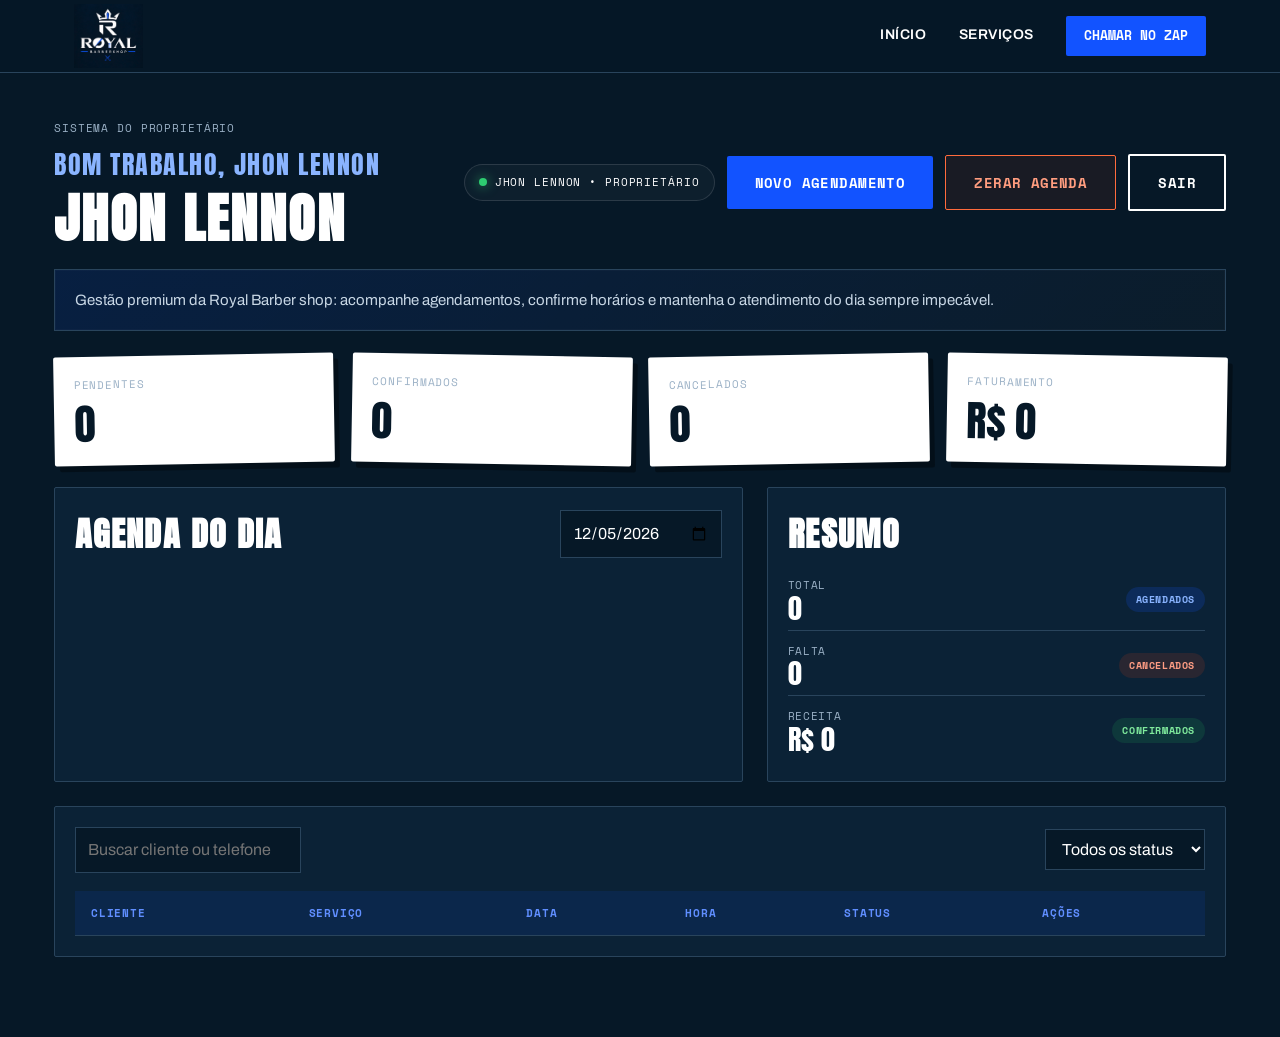
==== admin-profissional.html @ 2f29992d "Atualiza identidade Royal Barber shop e adiciona animações" ====
<!DOCTYPE html>
<html lang="pt-BR">
<head>
  <meta charset="UTF-8" />
  <meta name="viewport" content="width=device-width, initial-scale=1.0" />
  <title>Painel Profissional | Royal Barber shop</title>
  <link rel="preconnect" href="https://fonts.googleapis.com">
  <link rel="preconnect" href="https://fonts.gstatic.com" crossorigin>
  <link href="https://fonts.googleapis.com/css2?family=Anton&family=Archivo:wght@400;500;600;700;800&family=Space+Mono:wght@400;700&display=swap" rel="stylesheet">
  <link rel="stylesheet" href="style.css?v=20261008-royal-motion" />
  <style>
    body { background: var(--ink); }
    .admin-shell {
      max-width: 1220px;
      margin: 0 auto;
      padding: 120px 24px 80px;
    }
    .admin-header {
      display: flex;
      justify-content: space-between;
      align-items: center;
      gap: 20px;
      flex-wrap: wrap;
      margin-bottom: 24px;
    }
    .admin-header-actions {
      display: flex;
      align-items: center;
      gap: 12px;
      flex-wrap: wrap;
    }
    .user-pill {
      display: inline-flex;
      align-items: center;
      gap: 8px;
      padding: 9px 14px;
      border: 1px solid rgba(255, 255, 255, 0.12);
      background: rgba(255, 255, 255, 0.03);
      color: var(--paper);
      font-family: var(--font-mono);
      font-size: 11px;
      text-transform: uppercase;
      letter-spacing: 0.08em;
      border-radius: 999px;
    }
    .user-pill::before {
      content: "";
      width: 8px;
      height: 8px;
      border-radius: 50%;
      background: #2ecc71;
      display: inline-block;
      box-shadow: 0 0 12px rgba(46, 204, 113, 0.8);
    }
    .logout-btn {
      margin-left: 0;
    }
    .admin-header-copy {
      display: flex;
      flex-direction: column;
      gap: 8px;
    }
    .admin-header-kicker {
      margin: 0;
      font-family: var(--font-mono);
      font-size: 11px;
      text-transform: uppercase;
      letter-spacing: 0.08em;
      color: var(--steel);
    }
    .admin-header-greeting {
      margin: 0;
      font-family: var(--font-display);
      font-size: clamp(20px, 2vw, 28px);
      letter-spacing: 0.06em;
      text-transform: uppercase;
      color: var(--hazard);
    }
    .admin-header h1 {
      margin: 0;
      font-family: var(--font-display);
      font-size: clamp(32px, 5vw, 54px);
      text-transform: uppercase;
      letter-spacing: 0.04em;
      line-height: 1;
    }
    .admin-stats {
      display: grid;
      grid-template-columns: repeat(auto-fit, minmax(180px, 1fr));
      gap: 18px;
      margin-bottom: 24px;
    }
    .stat-card {
      background: var(--paper);
      color: var(--ink);
      border-radius: 2px;
      padding: 20px;
      box-shadow: 5px 6px 0 rgba(0,0,0,.35);
      transform: rotate(-1deg);
    }
    .stat-card:nth-child(even) { transform: rotate(1deg); }
    .dashboard-grid {
      display: grid;
      grid-template-columns: 1.2fr 0.8fr;
      gap: 24px;
      margin-bottom: 24px;
    }
    .calendar-card,
    .report-card,
    .agenda-card {
      background: var(--ink-2);
      border: 1px solid var(--steel-line);
      border-radius: 2px;
      padding: 20px;
    }
    .calendar-header,
    .report-header {
      display: flex;
      justify-content: space-between;
      align-items: center;
      gap: 12px;
      margin-bottom: 18px;
      flex-wrap: wrap;
    }
    .calendar-header h2,
    .report-header h2 {
      font-family: var(--font-display);
      font-size: clamp(22px, 3vw, 34px);
      text-transform: uppercase;
      letter-spacing: 0.04em;
      margin: 0;
    }
    .calendar-grid {
      display: grid;
      grid-template-columns: repeat(2, minmax(0, 1fr));
      gap: 12px;
    }
    .slot {
      background: rgba(255,255,255,0.02);
      border: 1px solid var(--steel-line);
      border-left: 4px solid var(--accent);
      padding: 12px;
      min-height: 92px;
    }
    .slot.status-confirmado { border-left-color: #2ecc71; }
    .slot.status-cancelado { border-left-color: #ff6b3d; }
    .slot.status-pendente { border-left-color: var(--hazard); }
    .slot-time {
      font-family: var(--font-mono);
      font-size: 11px;
      color: var(--hazard);
      margin-bottom: 6px;
      text-transform: uppercase;
    }
    .slot strong {
      display: block;
      margin-bottom: 4px;
      color: #fff;
    }
    .slot small {
      color: #d9d9d9;
    }
    .report-list {
      display: grid;
      gap: 12px;
    }
    .report-item {
      display: flex;
      justify-content: space-between;
      align-items: center;
      gap: 10px;
      border-bottom: 1px solid var(--steel-line);
      padding-bottom: 8px;
    }
    .report-item:last-child { border-bottom: none; }
    .toolbar {
      display: flex;
      justify-content: space-between;
      gap: 12px;
      align-items: center;
      margin-bottom: 18px;
      flex-wrap: wrap;
    }
    .toolbar input,
    .toolbar select {
      background: var(--ink);
      border: 1px solid var(--steel-line);
      color: #fff;
      padding: 10px 12px;
      min-width: 160px;
    }
    .report-value {
      font-family: var(--font-display);
      font-size: 28px;
      line-height: 1;
      color: var(--paper);
    }
    .report-kicker {
      font-family: var(--font-mono);
      font-size: 11px;
      text-transform: uppercase;
      letter-spacing: 0.06em;
      color: var(--steel);
    }
    .date-filter {
      border: 1px solid var(--steel-line);
      background: var(--ink);
      color: #fff;
      padding: 10px 12px;
      font-family: var(--font-body);
    }
    .stat-label {
      display: block;
      font-family: var(--font-mono);
      font-size: 11px;
      text-transform: uppercase;
      letter-spacing: 0.08em;
      color: var(--steel);
      margin-bottom: 10px;
    }
    .stat-value {
      font-family: var(--font-display);
      font-size: clamp(30px, 4vw, 42px);
      line-height: 1;
    }
    .admin-panel {
      background: var(--ink-2);
      border: 1px solid var(--steel-line);
      border-radius: 2px;
      overflow: hidden;
    }
    table {
      width: 100%;
      border-collapse: collapse;
    }
    th, td {
      text-align: left;
      padding: 14px 16px;
      border-bottom: 1px solid var(--steel-line);
      vertical-align: top;
    }
    th {
      background: rgba(18, 83, 255, 0.10);
      color: var(--accent);
      font-family: var(--font-mono);
      font-size: 11px;
      text-transform: uppercase;
      letter-spacing: 0.07em;
    }
    td {
      color: #d9d9d9;
      font-size: 14px;
    }
    .status-pill {
      display: inline-block;
      padding: 5px 10px;
      border-radius: 999px;
      font-family: var(--font-mono);
      font-size: 10px;
      font-weight: 700;
      text-transform: uppercase;
      letter-spacing: 0.06em;
    }
    .status-pendente { background: rgba(18,83,255,.18); color: var(--hazard); }
    .status-confirmado { background: rgba(37,211,102,.12); color: #80eb9d; }
    .status-cancelado { background: rgba(255,71,19,.12); color: #ff9d84; }
    .status-realizado { background: rgba(255,255,255,.08); color: #e7e7e7; }
    .admin-actions {
      display: flex;
      gap: 8px;
      flex-wrap: wrap;
      margin-top: 8px;
    }
    .mini-btn {
      background: transparent;
      border: 1px solid #555;
      color: #fff;
      padding: 8px 10px;
      font-family: var(--font-mono);
      font-size: 10px;
      text-transform: uppercase;
      letter-spacing: 0.05em;
      cursor: pointer;
      border-radius: 2px;
    }
    .mini-btn.confirmar { border-color: #2ecc71; color: #7ae6a7; }
    .mini-btn.cancelar { border-color: #ff6b3d; color: #ff9d7f; }
    .empty-state {
      padding: 28px;
      text-align: center;
      color: #d6d6d6;
    }
    @media (max-width: 640px) {
      table { display: block; overflow-x: auto; }
    }
  </style>
</head>
<body>
  <header class="site-header" id="header">
    <div class="wrap header-inner">
      <a href="index.html" class="brand" aria-label="Royal Barber shop">
        <img src="logo-royal.png" alt="Royal Barber shop" class="brand-logo" />
      </a>
      <nav class="nav" id="nav">
        <a href="index.html#home" class="nav-link">Início</a>
        <a href="index.html#servicos" class="nav-link">Serviços</a>
        <a href="index.html#agendar" class="nav-cta">Chamar no Zap</a>
      </nav>
      <button class="menu-btn" id="menuBtn" aria-label="Abrir menu" aria-expanded="false" aria-controls="nav">
        <span class="menu-btn-bar"></span>
        <span class="menu-btn-bar"></span>
        <span class="menu-btn-bar"></span>
      </button>
    </div>
  </header>

  <main class="admin-shell">
    <div class="admin-header">
      <div class="admin-header-copy">
        <p class="admin-header-kicker">Sistema do proprietário</p>
        <p class="admin-header-greeting">Bom trabalho, Jhon Lennon</p>
        <h1>Jhon Lennon</h1>
      </div>

      <div class="admin-header-actions">
        <div class="user-pill">Jhon Lennon • Proprietário</div>
        <a href="index.html#agendar" class="btn btn-primary">Novo agendamento</a>
        <button type="button" class="btn btn-danger logout-btn" id="clearAppointmentsBtn">Zerar agenda</button>
        <button type="button" class="btn btn-ghost logout-btn" id="logoutBtn">Sair</button>
      </div>
    </div>

    <div style="margin:0 0 24px; padding:18px 20px; border:1px solid var(--steel-line); background: linear-gradient(135deg, rgba(18, 83, 255, 0.12), rgba(255,255,255,0.02)); color: var(--paper-dim); font-size:15px; line-height:1.6; box-shadow: inset 0 0 0 1px rgba(255,255,255,0.02);">
      Gestão premium da Royal Barber shop: acompanhe agendamentos, confirme horários e mantenha o atendimento do dia sempre impecável.
    </div>

    <div class="admin-stats">
      <div class="stat-card"><span class="stat-label">Pendentes</span><div class="stat-value" id="statPendentes">0</div></div>
      <div class="stat-card"><span class="stat-label">Confirmados</span><div class="stat-value" id="statConfirmados">0</div></div>
      <div class="stat-card"><span class="stat-label">Cancelados</span><div class="stat-value" id="statCancelados">0</div></div>
      <div class="stat-card"><span class="stat-label">Faturamento</span><div class="stat-value" id="statFaturamento">R$ 0</div></div>
    </div>

    <div class="dashboard-grid">
      <div class="calendar-card">
        <div class="calendar-header">
          <h2>Agenda do dia</h2>
          <input class="date-filter" type="date" id="dateFilter" />
        </div>
        <div class="calendar-grid" id="calendarGrid"></div>
      </div>

      <div class="report-card">
        <div class="report-header">
          <h2>Resumo</h2>
        </div>
        <div class="report-list">
          <div class="report-item">
            <div>
              <div class="report-kicker">Total</div>
              <div class="report-value" id="statTotal">0</div>
            </div>
            <div class="status-pill status-pendente">Agendados</div>
          </div>
          <div class="report-item">
            <div>
              <div class="report-kicker">Falta</div>
              <div class="report-value" id="statFaltas">0</div>
            </div>
            <div class="status-pill status-cancelado">Cancelados</div>
          </div>
          <div class="report-item">
            <div>
              <div class="report-kicker">Receita</div>
              <div class="report-value" id="statReceita">R$ 0</div>
            </div>
            <div class="status-pill status-confirmado">Confirmados</div>
          </div>
        </div>
      </div>
    </div>

    <section class="admin-panel agenda-card">
      <div class="toolbar">
        <input id="searchInput" type="text" placeholder="Buscar cliente ou telefone" />
        <select id="statusFilter">
          <option value="">Todos os status</option>
          <option value="pendente">Pendente</option>
          <option value="confirmado">Confirmado</option>
          <option value="cancelado">Cancelado</option>
        </select>
      </div>
      <table>
        <thead>
          <tr>
            <th>Cliente</th>
            <th>Serviço</th>
            <th>Data</th>
            <th>Hora</th>
            <th>Status</th>
            <th>Ações</th>
          </tr>
        </thead>
        <tbody id="agendaBody"></tbody>
      </table>
      <div id="emptyState" class="empty-state" hidden>Nenhum agendamento cadastrado ainda.</div>
    </section>
  </main>

  <script>
    const dateFilter = document.getElementById('dateFilter');

    function formatCurrency(value) {
      return new Intl.NumberFormat('pt-BR', { style: 'currency', currency: 'BRL' }).format(Number(value || 0));
    }

    function formatarData(dataISO) {
      if (!dataISO) return '-';
      const data = new Date(dataISO + 'T00:00:00');
      return new Intl.DateTimeFormat('pt-BR', { day: '2-digit', month: '2-digit', year: 'numeric' }).format(data);
    }

    function renderCalendar(agendamentos) {
      const targetDate = dateFilter.value || new Date().toISOString().split('T')[0];
      const list = agendamentos.filter((item) => item.data === targetDate).sort((a, b) => (a.hora > b.hora ? 1 : -1));
      const grid = document.getElementById('calendarGrid');

      if (!list.length) {
        grid.innerHTML = '<div class="slot"><strong>Nenhum agendamento</strong><small>Para esta data ainda não há cliente marcado.</small></div>';
        return;
      }

      grid.innerHTML = list.map((item) => `
        <div class="slot status-${item.status}">
          <div class="slot-time">${item.hora}</div>
          <strong>${item.cliente_nome}</strong>
          <small>${item.servico_nome}<br>${item.barbeiro_nome || `Barbeiro ${item.barbeiro_id || 1}`}<br>${item.status}</small>
        </div>
      `).join('');
    }

    async function carregarDados() {
      try {
        const sessionRes = await fetch('/api/session');
        const sessionData = await sessionRes.json();

        if (!sessionData.authenticated) {
          window.location.href = '/login.html';
          return;
        }

        const search = document.getElementById('searchInput')?.value || '';
        const statusFilter = document.getElementById('statusFilter')?.value || '';

        const [relatorioRes, agendamentosRes] = await Promise.all([
          fetch('/api/relatorio'),
          fetch(`/api/agendamentos?search=${encodeURIComponent(search)}&status=${encodeURIComponent(statusFilter)}`)
        ]);

        const relatorio = await relatorioRes.json();
        const agendamentos = await agendamentosRes.json();

        document.getElementById('statPendentes').textContent = relatorio.pendentes || 0;
        document.getElementById('statConfirmados').textContent = relatorio.confirmados || 0;
        document.getElementById('statCancelados').textContent = relatorio.cancelados || 0;
        document.getElementById('statFaturamento').textContent = formatCurrency(relatorio.faturamento || 0);
        document.getElementById('statTotal').textContent = relatorio.total || 0;
        document.getElementById('statFaltas').textContent = relatorio.cancelados || 0;
        document.getElementById('statReceita').textContent = formatCurrency(relatorio.faturamento || 0);

        const tbody = document.getElementById('agendaBody');
        const emptyState = document.getElementById('emptyState');

        if (!agendamentos.length) {
          tbody.innerHTML = '';
          emptyState.hidden = false;
          renderCalendar([]);
          return;
        }

        emptyState.hidden = true;
        tbody.innerHTML = agendamentos.map((item) => `
          <tr>
            <td>
              <strong>${item.cliente_nome}</strong><br>
              <small>${item.cliente_telefone || 'Sem telefone'}</small>
            </td>
            <td>${item.servico_nome}<br><small>${item.barbeiro_nome || `Barbeiro ${item.barbeiro_id || 1}`}</small></td>
            <td>${formatarData(item.data)}</td>
            <td>${item.hora}</td>
            <td><span class="status-pill status-${item.status}">${item.status}</span></td>
            <td>
              <div class="admin-actions">
                <button class="mini-btn confirmar" data-id="${item.id}" data-status="confirmado">Confirmar</button>
                <button class="mini-btn cancelar" data-id="${item.id}" data-status="cancelado">Cancelar</button>
                <button class="mini-btn" data-edit="${item.id}">Editar</button>
              </div>
            </td>
          </tr>
        `).join('');

        document.querySelectorAll('[data-status]').forEach((button) => {
          button.addEventListener('click', async () => {
            const { id, status } = button.dataset;
            await fetch(`/api/agendamentos/${id}/status`, {
              method: 'PATCH',
              headers: { 'Content-Type': 'application/json' },
              body: JSON.stringify({ status, motivo: status === 'cancelado' ? 'Cancelado pelo admin' : null })
            });
            carregarDados();
          });
        });

        document.querySelectorAll('[data-edit]').forEach((button) => {
          button.addEventListener('click', () => {
            const id = Number(button.dataset.edit);
            const item = agendamentos.find((entry) => entry.id === id);
            if (!item) return;

            const novoNome = prompt('Nome do cliente:', item.cliente_nome || '');
            if (novoNome === null) return;

            const novoTelefone = prompt('Telefone do cliente:', item.cliente_telefone || '');
            if (novoTelefone === null) return;

            const novoData = prompt('Nova data (AAAA-MM-DD):', item.data || '');
            if (novoData === null) return;

            const novaHora = prompt('Novo horário (HH:MM):', item.hora || '');
            if (novaHora === null) return;

            const novoStatus = prompt('Status (pendente/confirmado/cancelado):', item.status || 'pendente');
            if (novoStatus === null) return;

            fetch(`/api/agendamentos/${id}`, {
              method: 'PATCH',
              headers: { 'Content-Type': 'application/json' },
              body: JSON.stringify({
                nome: novoNome,
                telefone: novoTelefone,
                servico: item.servico_id,
                data: novoData,
                hora: novaHora,
                observacoes: item.observacoes || '',
                status: novoStatus,
                motivo: novoStatus === 'cancelado' ? 'Editado pelo admin' : null
              })
            }).then(() => carregarDados());
          });
        });

        renderCalendar(agendamentos);
      } catch (error) {
        console.error(error);
      }
    }

    document.addEventListener('DOMContentLoaded', () => {
      const today = new Date().toISOString().split('T')[0];
      dateFilter.value = today;
      dateFilter.addEventListener('change', carregarDados);

      const searchInput = document.getElementById('searchInput');
      const statusFilter = document.getElementById('statusFilter');
      searchInput.addEventListener('input', carregarDados);
      statusFilter.addEventListener('change', carregarDados);

      const logoutBtn = document.getElementById('logoutBtn');
      if (logoutBtn) {
        logoutBtn.addEventListener('click', async () => {
          await fetch('/api/logout', { method: 'POST' });
          window.location.href = '/login.html';
        });
      }

      const clearAppointmentsBtn = document.getElementById('clearAppointmentsBtn');
      if (clearAppointmentsBtn) {
        clearAppointmentsBtn.addEventListener('click', async () => {
          const confirmacao = prompt('Esta ação apagará todos os agendamentos. Digite ZERAR para confirmar:');
          if (confirmacao !== 'ZERAR') return;

          const response = await fetch('/api/agendamentos', {
            method: 'DELETE',
            headers: { 'Content-Type': 'application/json' },
            body: JSON.stringify({ confirmacao })
          });
          const result = await response.json().catch(() => ({}));

          if (!response.ok) {
            alert(result.error || 'Não foi possível zerar a agenda.');
            return;
          }

          alert(`${result.total || 0} agendamento(s) removido(s).`);
          carregarDados();
        });
      }

      carregarDados();
    });

    const menuBtn = document.getElementById('menuBtn');
    const nav = document.getElementById('nav');
    if (menuBtn && nav) {
      menuBtn.addEventListener('click', () => {
        const isOpen = nav.classList.toggle('is-open');
        menuBtn.classList.toggle('is-open', isOpen);
        menuBtn.setAttribute('aria-expanded', String(isOpen));
      });
    }
  </script>
</body>
</html>
---- style.css ----
/* ==========================================================================
   TOKENS — todas as cores, fontes e espaçamentos centralizados aqui.
   Mudar a identidade do site inteiro é mudar estas variáveis.
   ========================================================================== */
:root {
  --ink: #061827;
  --ink-2: #0B2236;
  --ink-3: #123149;
  --paper: #FFFFFF;
  --paper-dim: #C8D7E5;
  --accent: #608EFF;
  --accent-button: #1253FF;
  --accent-button-hover: #0F43CF;
  --accent-dark: #10358C;
  --hazard: #8AB4FF;
  --steel: #9BB1C6;
  --steel-line: #29445C;
  --steel-on-light: #29445C;

  --font-display: 'Anton', sans-serif;
  --font-body: 'Archivo', sans-serif;
  --font-mono: 'Space Mono', monospace;

  --wrap: 1180px;
  --radius: 2px;
}

/* ==========================================================================
   RESET — remove estilos padrão inconsistentes entre navegadores.
   ========================================================================== */
* { box-sizing: border-box; margin: 0; padding: 0; }
html { scroll-behavior: smooth; }
body {
  background: var(--ink);
  color: var(--paper);
  font-family: var(--font-body);
  line-height: 1.5;
  -webkit-font-smoothing: antialiased;
}
img { max-width: 100%; display: block; }
a { color: inherit; text-decoration: none; }
ul { list-style: none; }
button { font: inherit; cursor: pointer; background: none; border: none; color: inherit; }
input, select, textarea { font: inherit; color: inherit; }

.wrap { max-width: var(--wrap); margin: 0 auto; padding: 0 24px; }

@media (prefers-reduced-motion: reduce) {
  * { animation: none !important; transition: none !important; scroll-behavior: auto !important; }
}

/* ==========================================================================
   TIPOGRAFIA DE APOIO — eyebrows, títulos de seção, texto padrão
   ========================================================================== */
.eyebrow {
  font-family: var(--font-mono);
  font-size: 13px;
  letter-spacing: 0.12em;
  text-transform: uppercase;
  color: var(--accent);
  margin-bottom: 10px;
}
.section-title {
  font-family: var(--font-display);
  font-size: clamp(34px, 5.5vw, 56px);
  line-height: 1.02;
  text-transform: uppercase;
  letter-spacing: 0.01em;
}
.section-head { margin-bottom: 40px; }

/* ==========================================================================
   HEADER
   ========================================================================== */
.site-header {
  position: fixed;
  top: 0; left: 0; right: 0;
  z-index: 100;
  background: rgba(6,24,39,0.94);
  backdrop-filter: blur(6px);
  border-bottom: 1px solid var(--steel-line);
}
.header-inner {
  display: flex;
  align-items: center;
  justify-content: space-between;
  height: 72px;
}
.brand {
  display: inline-flex;
  align-items: center;
  justify-content: center;
  min-width: 68px;
  padding: 4px 0;
  transition: transform 0.2s ease;
}
.brand:hover {
  transform: translateY(-1px);
}
.brand-logo {
  display: block;
  width: auto;
  height: 64px;
  object-fit: contain;
  filter: drop-shadow(0 0 0 rgba(0,0,0,0), 0 10px 22px rgba(18, 83, 255, 0.12), 0 6px 18px rgba(0, 0, 0, 0.28));
  transition: filter 0.2s ease, transform 0.2s ease;
}
.brand:hover .brand-logo {
  filter: drop-shadow(0 0 20px rgba(18, 83, 255, 0.18), 0 8px 18px rgba(0, 0, 0, 0.36));
  transform: scale(1.01);
}
.brand--footer {
  min-width: 0;
}
.brand-logo--footer {
  width: 160px;
  height: auto;
  max-width: 100%;
}

.nav { display: flex; align-items: center; gap: 32px; }
.nav-link {
  font-size: 14px;
  font-weight: 600;
  text-transform: uppercase;
  letter-spacing: 0.04em;
  position: relative;
  padding-bottom: 4px;
}
.nav-link::after {
  content: '';
  position: absolute;
  left: 0; bottom: 0;
  width: 0; height: 2px;
  background: var(--accent);
  transition: width 0.2s ease;
}
.nav-link:hover::after { width: 100%; }

.nav-cta {
  font-family: var(--font-mono);
  font-size: 13px;
  font-weight: 700;
  text-transform: uppercase;
  background: var(--accent-button);
  color: var(--paper);
  padding: 10px 18px;
  border-radius: var(--radius);
  transition: transform 0.15s ease, background 0.15s ease;
}
.nav-cta:hover { background: var(--accent-button-hover); transform: translateY(-2px); }

.menu-btn {
  display: none;
  flex-direction: column;
  gap: 5px;
  width: 32px;
  padding: 4px;
}
.menu-btn-bar { width: 100%; height: 2px; background: var(--paper); transition: transform 0.2s ease, opacity 0.2s ease; }
.menu-btn.is-open .menu-btn-bar:nth-child(1) { transform: translateY(7px) rotate(45deg); }
.menu-btn.is-open .menu-btn-bar:nth-child(2) { opacity: 0; }
.menu-btn.is-open .menu-btn-bar:nth-child(3) { transform: translateY(-7px) rotate(-45deg); }

/* ==========================================================================
   HERO — fundo com textura de meio-tom (halftone), título estêncil
   ========================================================================== */
.hero {
  position: relative;
  min-height: 100svh;
  display: flex;
  align-items: center;
  padding: 140px 0 100px;
  overflow: hidden;
}
.hero-texture {
  position: absolute;
  inset: 0;
  background-image: radial-gradient(var(--steel-line) 1.4px, transparent 1.4px);
  background-size: 16px 16px;
  -webkit-mask-image: radial-gradient(circle at 78% 32%, black, transparent 55%);
  mask-image: radial-gradient(circle at 78% 32%, black, transparent 55%);
  opacity: 0.6;
}
.hero-inner { position: relative; z-index: 2; max-width: 760px; }

.hero-title { display: flex; flex-direction: column; gap: 2px; margin-bottom: 26px; }
.stencil {
  font-family: var(--font-display);
  font-size: clamp(40px, 8vw, 84px);
  line-height: 0.98;
  text-transform: uppercase;
  color: var(--paper);
  position: relative;
  width: fit-content;
}
/* Efeito "spray com overspray": uma cópia do texto atrás, deslocada, na cor de destaque */
.stencil::before {
  content: attr(data-text);
  position: absolute;
  left: 5px; top: 5px;
  color: var(--accent);
  z-index: -1;
  opacity: 0.55;
}
.stencil.accent-text { color: var(--hazard); }
.stencil.accent-text::before { color: var(--accent); }

.hero-sub {
  font-size: 17px;
  color: var(--paper-dim);
  max-width: 480px;
  margin-bottom: 34px;
}
.hero-actions { display: flex; gap: 16px; flex-wrap: wrap; }

.btn {
  display: inline-block;
  font-family: var(--font-mono);
  font-weight: 700;
  font-size: 14px;
  text-transform: uppercase;
  letter-spacing: 0.03em;
  padding: 16px 28px;
  border-radius: var(--radius);
  transition: transform 0.15s ease, background 0.15s ease, color 0.15s ease;
}
.btn-primary { background: var(--accent-button); color: var(--paper); }
.btn-primary:hover { background: var(--accent-button-hover); transform: translateY(-2px); }
.btn-ghost { border: 2px solid var(--paper); color: var(--paper); }
.btn-ghost:hover { border-color: var(--hazard); color: var(--hazard); transform: translateY(-2px); }
.btn-danger { border: 1px solid #ff6b3d; color: #ff9d7f; background: rgba(255, 71, 19, 0.08); }
.btn-danger:hover { border-color: #ff9d7f; color: #fff; background: rgba(255, 71, 19, 0.18); }
.btn-block { display: block; width: 100%; text-align: center; }

/* Stickers/etiquetas soltas no hero, como adesivo colado na parede */
.sticker {
  position: absolute;
  font-family: var(--font-mono);
  font-size: 12px;
  font-weight: 700;
  letter-spacing: 0.06em;
  background: var(--paper);
  color: var(--ink);
  padding: 8px 14px;
  border-radius: 999px;
  z-index: 2;
}
.sticker-1 { top: 22%; right: 8%; transform: rotate(-8deg); }
.sticker-2 { bottom: 18%; right: 16%; transform: rotate(6deg); background: var(--hazard); }
@media (max-width: 860px) { .sticker { display: none; } }

/* Faixa diagonal em azul e azul-marinho, usada como divisor de seção */
.hazard-strip {
  height: 14px;
  background: repeating-linear-gradient(-45deg, var(--hazard) 0 20px, var(--ink) 20px 40px);
}
.hazard-strip--label {
  position: relative;
  height: 34px;
  display: flex;
  align-items: center;
  justify-content: center;
}
.hazard-strip--label span {
  font-family: var(--font-mono);
  font-size: 12px;
  font-weight: 700;
  letter-spacing: 0.1em;
  background: var(--ink);
  color: var(--hazard);
  padding: 4px 14px;
  border: 1px solid var(--hazard);
}

/* ==========================================================================
   SOBRE
   ========================================================================== */
.sobre { padding: 90px 0; }
.sobre-inner {
  display: grid;
  grid-template-columns: 1fr 1fr;
  gap: 60px;
  align-items: start;
}
.sobre-text p { color: var(--paper-dim); margin-bottom: 16px; font-size: 16px; }
.sobre-text p:last-child { margin-bottom: 0; }
@media (max-width: 780px) {
  .sobre-inner { grid-template-columns: 1fr; gap: 24px; }
}

/* ==========================================================================
   SERVIÇOS — cards em forma de etiqueta de preço, levemente tortas
   ========================================================================== */
.servicos { padding: 90px 0; background: var(--ink-2); }
.price-grid {
  display: grid;
  grid-template-columns: repeat(auto-fill, minmax(220px, 1fr));
  gap: 28px;
}
.price-tag {
  position: relative;
  background: var(--paper);
  color: var(--ink);
  padding: 28px 22px 22px;
  border-radius: var(--radius);
  transform: rotate(-1.4deg);
  transition: transform 0.2s ease, box-shadow 0.2s ease;
  box-shadow: 4px 6px 0 rgba(0,0,0,0.35);
}
.price-grid .price-tag:nth-child(even) { transform: rotate(1.2deg); }
.price-grid .price-tag:nth-child(3n) { transform: rotate(-0.6deg); }
.price-tag:hover { transform: rotate(0deg) translateY(-4px); box-shadow: 6px 10px 0 rgba(0,0,0,0.4); }

.price-tag-hole {
  position: absolute;
  top: 12px; left: 50%;
  transform: translateX(-50%);
  width: 12px; height: 12px;
  background: var(--ink-2);
  border-radius: 50%;
  box-shadow: inset 0 0 0 2px var(--steel);
}
.price-tag h3 {
  font-family: var(--font-body);
  font-weight: 800;
  font-size: 17px;
  text-transform: uppercase;
  margin: 14px 0 10px;
  min-height: 44px;
}
.price-tag-time {
  font-family: var(--font-mono);
  font-size: 12px;
  color: var(--steel-on-light);
  text-transform: uppercase;
  margin-bottom: 10px;
}
.price-tag-value {
  font-family: var(--font-mono);
  font-size: 26px;
  font-weight: 700;
  color: var(--accent-dark);
}
.price-tag--featured { background: var(--hazard); }
.price-tag-badge {
  position: absolute;
  top: 14px; right: -8px;
  background: var(--ink);
  color: var(--hazard);
  font-family: var(--font-mono);
  font-size: 10px;
  font-weight: 700;
  letter-spacing: 0.05em;
  text-transform: uppercase;
  padding: 5px 10px;
  transform: rotate(4deg);
}
.price-note {
  margin-top: 30px;
  font-size: 13px;
  color: var(--steel);
}

/* ==========================================================================
   AGENDAMENTO
   ========================================================================== */
.agendar { padding: 90px 0; }
.agendar-inner { max-width: 620px; margin: 0 auto; text-align: center; }
.agendar-inner .section-head { display: flex; flex-direction: column; align-items: center; }
.agendar-desc { color: var(--paper-dim); max-width: 460px; margin-top: 10px; }

.form { text-align: left; margin-top: 40px; }
.form-row { margin-bottom: 20px; }
.form-row--split { display: grid; grid-template-columns: 1fr 1fr; gap: 20px; }
.form-row label {
  display: block;
  font-family: var(--font-mono);
  font-size: 12px;
  text-transform: uppercase;
  letter-spacing: 0.05em;
  color: var(--steel);
  margin-bottom: 8px;
}
.field-heading {
  display: flex;
  align-items: center;
  justify-content: space-between;
  gap: 12px;
  margin-bottom: 8px;
}
.field-heading label { margin: 0; color: var(--paper-dim); }
.field-status {
  color: var(--steel);
  font-family: var(--font-mono);
  font-size: 9px;
  letter-spacing: 0.08em;
  text-transform: uppercase;
}
.form-label-line {
  display: flex;
  align-items: baseline;
  justify-content: space-between;
  gap: 12px;
}
.form-label-line label { margin-bottom: 10px; }
.selection-count {
  color: var(--hazard);
  font-family: var(--font-mono);
  font-size: 10px;
  text-transform: uppercase;
  letter-spacing: 0.04em;
}
.form-row .optional { text-transform: none; letter-spacing: 0; opacity: 0.7; }
.form-row input,
.form-row select,
.form-row textarea {
  width: 100%;
  background: var(--ink-2);
  border: 1px solid var(--steel-line);
  border-radius: var(--radius);
  padding: 13px 14px;
  font-size: 15px;
  transition: border-color 0.15s ease;
}
.form-row input:focus,
.form-row select:focus,
.form-row textarea:focus {
  outline: none;
  border-color: var(--accent);
}
.input-shell {
  display: flex;
  align-items: center;
  min-height: 54px;
  background: var(--ink-2);
  border: 1px solid var(--steel-line);
  border-radius: var(--radius);
  transition: border-color 0.15s ease, box-shadow 0.15s ease, background 0.15s ease;
}
.input-shell:focus-within {
  background: var(--ink-3);
  border-color: var(--accent);
  box-shadow: 0 0 0 3px rgba(18, 83, 255, 0.1);
}
.input-mark {
  display: grid;
  flex: 0 0 48px;
  place-items: center;
  align-self: stretch;
  color: var(--hazard);
  border-right: 1px solid var(--steel-line);
  font-family: var(--font-mono);
  font-size: 11px;
  font-weight: 700;
}
.input-shell input {
  min-width: 0;
  flex: 1;
  border: 0 !important;
  background: transparent !important;
  box-shadow: none !important;
}
.input-shell input::placeholder { color: #9BB1C6; }
.input-shell:has(input:not(:placeholder-shown)) .input-mark { color: var(--accent); }
.form-row textarea { resize: vertical; }
.service-picker {
  display: grid;
  grid-template-columns: repeat(2, minmax(0, 1fr));
  gap: 10px;
}
.service-option {
  position: relative;
  display: flex !important;
  align-items: center;
  min-height: 62px;
  margin: 0 !important;
  padding: 13px 14px;
  background: var(--ink-2);
  border: 1px solid var(--steel-line);
  border-radius: var(--radius);
  cursor: pointer;
  transition: border-color 0.15s ease, background 0.15s ease, transform 0.15s ease;
}
.service-option:hover { border-color: var(--steel); transform: translateY(-1px); }
.service-option:has(input:checked) {
  background: rgba(18, 83, 255, 0.12);
  border-color: var(--accent);
  box-shadow: inset 3px 0 0 var(--accent);
}
.service-option input {
  position: absolute;
  opacity: 0;
  pointer-events: none;
}
.service-option span {
  display: flex;
  flex: 1;
  align-items: center;
  justify-content: space-between;
  gap: 12px;
}
.service-option strong { color: var(--paper); font-size: 14px; font-weight: 600; }
.service-option small { color: var(--hazard); font-family: var(--font-mono); font-size: 11px; }
.choice-picker {
  display: grid;
  gap: 8px;
  max-height: 174px;
  overflow-y: auto;
  padding: 4px;
  border: 1px solid var(--steel-line);
  background: var(--ink-2);
  scrollbar-color: var(--steel-line) transparent;
}
.date-picker { grid-template-columns: repeat(2, minmax(0, 1fr)); }
.time-picker { grid-template-columns: repeat(3, minmax(0, 1fr)); align-content: start; }
.choice-picker.is-disabled { opacity: 0.45; pointer-events: none; }
.choice-button {
  min-height: 42px;
  padding: 8px 10px;
  color: var(--paper-dim);
  background: var(--ink-3);
  border: 1px solid transparent;
  border-radius: var(--radius);
  font-family: var(--font-mono);
  font-size: 10px;
  text-align: left;
  cursor: pointer;
  transition: border-color 0.15s ease, background 0.15s ease, color 0.15s ease;
}
.choice-button:hover { border-color: var(--steel); color: var(--paper); }
.choice-button.is-selected {
  background: rgba(18, 83, 255, 0.14);
  border-color: var(--accent);
  color: var(--paper);
  box-shadow: inset 3px 0 0 var(--accent);
}
.date-choice { line-height: 1.35; }
.date-choice strong,
.date-choice small { display: block; }
.date-choice strong { color: var(--paper); font-size: 11px; text-transform: capitalize; }
.date-choice small { color: var(--steel); margin-top: 2px; }
.choice-empty {
  grid-column: 1 / -1;
  padding: 18px 12px;
  color: var(--steel);
  font-size: 12px;
  text-align: center;
}
.field-hint {
  display: block;
  margin-top: 8px;
  color: var(--steel);
  font-size: 11px;
}
.form-row select[multiple] {
  min-height: 148px;
  padding: 8px;
}
.form-row select:disabled {
  cursor: not-allowed;
  opacity: 0.58;
}
.form-note { margin-top: 14px; font-size: 12px; color: var(--steel); text-align: center; }
.form-note.is-error { color: var(--accent); }

@media (max-width: 560px) {
  .form-row--split { grid-template-columns: 1fr; gap: 20px; }
  .service-picker { grid-template-columns: 1fr; }
  .time-picker { grid-template-columns: repeat(4, minmax(0, 1fr)); }
}

/* ==========================================================================
   LOCALIZAÇÃO
   ========================================================================== */
.local { padding: 90px 0; background: var(--ink-2); }
.local-inner {
  display: grid;
  grid-template-columns: 1fr 1fr;
  gap: 50px;
  align-items: stretch;
}
.info-list { margin-bottom: 30px; }
.info-list li {
  padding: 16px 0;
  border-bottom: 1px solid var(--steel-line);
  display: flex;
  flex-direction: column;
  gap: 4px;
}
.info-list strong {
  font-family: var(--font-mono);
  font-size: 12px;
  text-transform: uppercase;
  letter-spacing: 0.05em;
  color: var(--accent);
}
.info-list span { color: var(--paper-dim); }
.info-list a:hover { color: var(--hazard); }
.info-list em { color: var(--steel); font-style: normal; font-size: 12px; }

.hours-table { width: 100%; border-collapse: collapse; }
.hours-table td {
  padding: 10px 0;
  border-bottom: 1px solid var(--steel-line);
  font-size: 14px;
}
.hours-table td:last-child { text-align: right; font-family: var(--font-mono); color: var(--paper); }

.map-frame {
  min-height: 320px;
  border-radius: var(--radius);
  overflow: hidden;
  filter: grayscale(0.3) contrast(1.1);
  border: 1px solid var(--steel-line);
}

@media (max-width: 780px) {
  .local-inner { grid-template-columns: 1fr; }
  .map-frame { min-height: 260px; }
}

/* ==========================================================================
   FOOTER
   ========================================================================== */
.site-footer { padding: 50px 0; border-top: 1px solid var(--steel-line); }
.footer-inner {
  display: flex;
  flex-wrap: wrap;
  align-items: center;
  justify-content: space-between;
  gap: 24px;
}
.logo--footer { font-size: 18px; }
.footer-nav { display: flex; gap: 24px; flex-wrap: wrap; }
.footer-nav a { font-size: 13px; text-transform: uppercase; letter-spacing: 0.04em; color: var(--paper-dim); }
.footer-nav a:hover { color: var(--accent); }
.footer-copy { font-size: 12px; color: var(--steel); width: 100%; text-align: center; }

/* ==========================================================================
   BOTÃO FLUTUANTE DE WHATSAPP
   ========================================================================== */
.whatsapp-float {
  position: fixed;
  bottom: 24px; right: 24px;
  width: 56px; height: 56px;
  background: #25D366;
  color: var(--ink);
  border-radius: 50%;
  display: flex;
  align-items: center;
  justify-content: center;
  box-shadow: 0 6px 18px rgba(0,0,0,0.4);
  z-index: 90;
  animation: pulse 2.4s ease-in-out infinite;
}
@keyframes pulse {
  0%, 100% { box-shadow: 0 6px 18px rgba(0,0,0,0.4), 0 0 0 0 rgba(37,211,102,0.5); }
  50% { box-shadow: 0 6px 18px rgba(0,0,0,0.4), 0 0 0 10px rgba(37,211,102,0); }
}

/* ==========================================================================
   ANIMAÇÃO DE ENTRADA — aplicada via JS quando o elemento entra na tela
   ========================================================================== */
.reveal {
  opacity: 0;
  translate: 0 24px;
  transition: opacity 0.65s ease var(--reveal-delay, 0ms), translate 0.65s ease var(--reveal-delay, 0ms), transform 0.2s ease, box-shadow 0.2s ease;
}
.reveal.is-visible { opacity: 1; translate: 0 0; }

@keyframes royal-enter {
  from { opacity: 0; translate: 0 22px; }
  to { opacity: 1; translate: 0 0; }
}
@keyframes royal-glow {
  from { opacity: 0.25; }
  to { opacity: 0.6; }
}
@media (prefers-reduced-motion: no-preference) {
  .hero-inner > .eyebrow { animation: royal-enter 0.7s ease both; }
  .hero-title .stencil { animation: royal-enter 0.8s ease both; }
  .hero-title .stencil:nth-child(1) { animation-delay: 0.1s; }
  .hero-title .stencil:nth-child(2) { animation-delay: 0.22s; }
  .hero-title .stencil:nth-child(3) { animation-delay: 0.34s; }
  .hero-sub { animation: royal-enter 0.8s ease 0.46s both; }
  .hero-actions { animation: royal-enter 0.8s ease 0.58s both; }
  .hero-texture { animation: royal-glow 5s ease-in-out 4 alternate; }
  .login-box { animation: royal-enter 0.65s ease both; }
  .admin-header { animation: royal-enter 0.65s ease both; }
}
.btn, .nav-cta { transition: transform 0.2s ease, background 0.2s ease, color 0.2s ease, box-shadow 0.2s ease; }
.btn-primary:hover, .nav-cta:hover { box-shadow: 0 6px 24px rgba(18, 83, 255, 0.3); }
.btn:active, .nav-cta:active { transform: translateY(1px) scale(0.98); }
.btn:focus-visible, .nav-cta:focus-visible, .choice-button:focus-visible {
  outline: 2px solid var(--hazard);
  outline-offset: 4px;
}
@media (prefers-reduced-motion: reduce) {
  .reveal { opacity: 1; translate: none; }
  .btn:hover, .btn:active, .nav-cta:hover, .nav-cta:active,
  .price-tag:hover, .brand:hover, .brand:hover .brand-logo,
  .service-option:hover { transform: none; }
}

/* ==========================================================================
   RESPONSIVO — menu mobile
   ========================================================================== */
@media (max-width: 900px) {
  .menu-btn { display: flex; }
  .nav {
    position: fixed;
    top: 72px; left: 0; right: 0;
    background: var(--ink);
    border-bottom: 1px solid var(--steel-line);
    flex-direction: column;
    align-items: stretch;
    gap: 0;
    padding: 10px 24px 24px;
    transform: translateY(-130%);
    transition: transform 0.25s ease;
  }
  .nav.is-open { transform: translateY(0); }
  .nav-link { padding: 14px 0; border-bottom: 1px solid var(--steel-line); }
  .nav-cta { margin-top: 16px; text-align: center; }
}
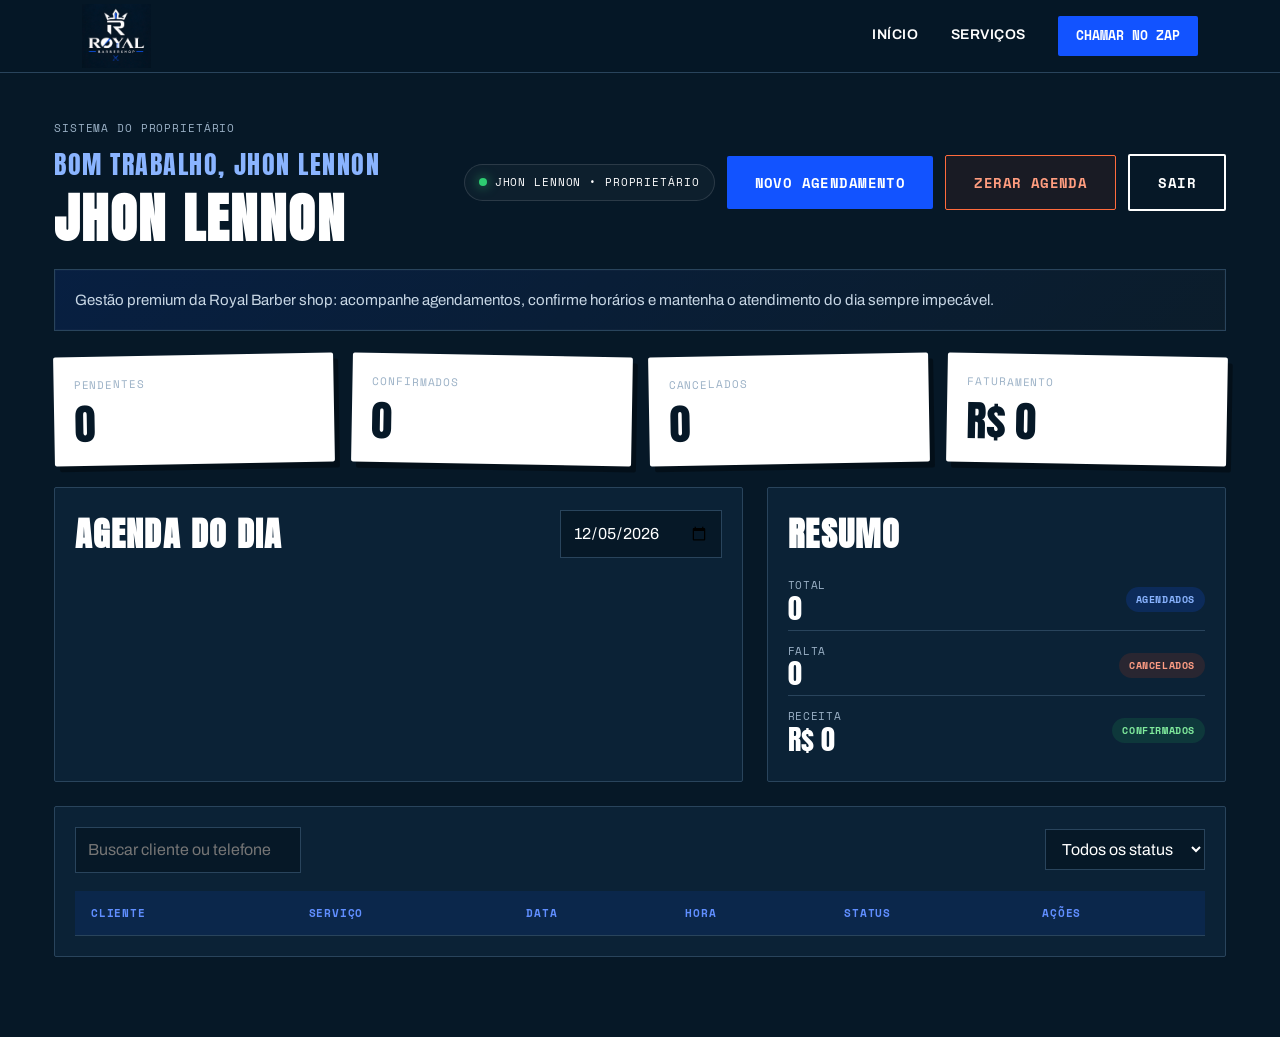
==== commit 612a2af8: "Ajusta layout responsivo para celular, tablet e desktop" ====
--- a/admin-profissional.html
+++ b/admin-profissional.html
@@ -7,7 +7,7 @@
   <link rel="preconnect" href="https://fonts.googleapis.com">
   <link rel="preconnect" href="https://fonts.gstatic.com" crossorigin>
   <link href="https://fonts.googleapis.com/css2?family=Anton&family=Archivo:wght@400;500;600;700;800&family=Space+Mono:wght@400;700&display=swap" rel="stylesheet">
-  <link rel="stylesheet" href="style.css?v=20261008-royal-motion" />
+  <link rel="stylesheet" href="style.css?v=20261008-royal-responsive" />
   <style>
     body { background: var(--ink); }
     .admin-shell {
@@ -289,6 +289,24 @@
       padding: 28px;
       text-align: center;
       color: #d6d6d6;
+    }
+    .dashboard-grid > *, .admin-header-copy { min-width: 0; }
+    .slot, td { overflow-wrap: anywhere; }
+    .admin-panel { overflow-x: auto; }
+    @media (max-width: 1000px) {
+      .dashboard-grid { grid-template-columns: minmax(0, 1fr); }
+    }
+    @media (max-width: 560px) {
+      .admin-shell { padding: 100px 16px 48px; }
+      .calendar-card, .report-card, .agenda-card { padding: 16px; }
+      .calendar-grid { grid-template-columns: minmax(0, 1fr); }
+      .admin-stats { grid-template-columns: repeat(2, minmax(0, 1fr)); gap: 12px; }
+      .stat-card { padding: 14px; transform: none !important; }
+      .admin-header-actions { width: 100%; }
+      .admin-header-actions .btn { width: 100%; text-align: center; }
+      .toolbar { flex-wrap: wrap; }
+      .toolbar input, .toolbar select, .date-filter { min-width: 0; max-width: 100%; font-size: 16px; }
+      .mini-btn { min-height: 44px; }
     }
     @media (max-width: 640px) {
       table { display: block; overflow-x: auto; }
--- a/style.css
+++ b/style.css
@@ -674,10 +674,29 @@
   to { opacity: 1; translate: 0 0; }
 }
 @keyframes royal-glow {
-  from { opacity: 0.25; }
-  to { opacity: 0.6; }
-}
+  from { opacity: 0.3; translate: 0 0; }
+  to { opacity: 0.5; translate: 8px -8px; }
+}
+@keyframes royal-float {
+  0%, 100% { translate: 0 0; }
+  50% { translate: 0 -14px; }
+}
+@keyframes royal-ambient {
+  from { transform: translate3d(-10%, 6%, 0) scale(1); opacity: 0.7; }
+  to { transform: translate3d(10%, -6%, 0) scale(1.2); opacity: 1; }
+}
+.hero::before {
+  content: '';
+  position: absolute;
+  inset: 0;
+  pointer-events: none;
+  background: radial-gradient(ellipse at 78% 36%, rgba(18, 83, 255, 0.38), transparent 60%);
+}
+.hero-texture { pointer-events: none; }
 @media (prefers-reduced-motion: no-preference) {
+  .hero::before { animation: royal-ambient 7s ease-in-out infinite alternate; }
+  .sticker-1 { animation: royal-float 7s ease-in-out infinite; }
+  .sticker-2 { animation: royal-float 9s ease-in-out -3s infinite; }
   .hero-inner > .eyebrow { animation: royal-enter 0.7s ease both; }
   .hero-title .stencil { animation: royal-enter 0.8s ease both; }
   .hero-title .stencil:nth-child(1) { animation-delay: 0.1s; }
@@ -685,7 +704,7 @@
   .hero-title .stencil:nth-child(3) { animation-delay: 0.34s; }
   .hero-sub { animation: royal-enter 0.8s ease 0.46s both; }
   .hero-actions { animation: royal-enter 0.8s ease 0.58s both; }
-  .hero-texture { animation: royal-glow 5s ease-in-out 4 alternate; }
+  .hero-texture { animation: royal-glow 6s ease-in-out infinite alternate; }
   .login-box { animation: royal-enter 0.65s ease both; }
   .admin-header { animation: royal-enter 0.65s ease both; }
 }
@@ -724,3 +743,189 @@
   .nav-link { padding: 14px 0; border-bottom: 1px solid var(--steel-line); }
   .nav-cta { margin-top: 16px; text-align: center; }
 }
+
+/* Movimento contínuo das faixas decorativas. */
+@keyframes royal-services-strip {
+  from { background-position: 0 0; }
+  to { background-position: 56.568542px 0; }
+}
+@media (prefers-reduced-motion: no-preference) {
+  .hazard-strip {
+    background-size: 56.568542px 56.568542px;
+    animation: royal-services-strip 0.9s linear infinite;
+  }
+}
+
+/* Linhas de luz discretas nos cards e no rodapé. */
+.price-tag::after {
+  content: '';
+  position: absolute;
+  left: 0;
+  right: 0;
+  top: 0;
+  height: 5px;
+  pointer-events: none;
+  background: linear-gradient(90deg, transparent 30%, rgba(18, 83, 255, 0.65) 50%, transparent 70%);
+  background-size: 250% 100%;
+}
+.site-footer { position: relative; }
+.site-footer::before {
+  content: '';
+  position: absolute;
+  top: -1px;
+  left: 0;
+  right: 0;
+  height: 1px;
+  pointer-events: none;
+  background: linear-gradient(90deg, transparent 30%, var(--accent) 50%, transparent 70%);
+  background-size: 250% 100%;
+}
+@keyframes royal-light-line {
+  0% { background-position: 100% 0; opacity: 0; }
+  15%, 70% { opacity: 0.7; }
+  85%, 100% { background-position: 0 0; opacity: 0; }
+}
+@media (prefers-reduced-motion: no-preference) {
+  .hero > .hazard-strip { animation-duration: 1.4s; }
+  .agendar + .hazard-strip--label { animation-direction: reverse; animation-duration: 1.1s; }
+  .price-tag::after { animation: royal-light-line 3s ease-in-out infinite; }
+  .price-tag:nth-child(2n)::after { animation-delay: -2s; }
+  .price-tag:nth-child(3n)::after { animation-delay: -4s; }
+  .site-footer::before { animation: royal-light-line 4s ease-in-out infinite; }
+}
+
+/* Movimento mais visível nos cards e no botão principal. */
+@keyframes royal-card-float {
+  0%, 100% { translate: 0 0; box-shadow: 4px 6px 0 rgba(0,0,0,0.35); }
+  50% { translate: 0 -10px; box-shadow: 4px 16px 24px rgba(18,83,255,0.25); }
+}
+@keyframes royal-button-glow {
+  0%, 100% { box-shadow: 0 0 0 0 rgba(18,83,255,0.1); }
+  50% { box-shadow: 0 0 26px 5px rgba(18,83,255,0.45); }
+}
+@media (prefers-reduced-motion: no-preference) {
+  .price-tag.is-visible { animation: royal-card-float 4s ease-in-out 0.7s infinite; }
+  .price-tag.is-visible:nth-child(2n) { animation-delay: 1.3s; }
+  .price-tag.is-visible:nth-child(3n) { animation-delay: 1.9s; }
+  .price-tag:hover { animation-play-state: paused; }
+  .hero-actions .btn-primary { animation: royal-button-glow 3s ease-in-out infinite; }
+  .sticker-1 { animation-duration: 4s; }
+  .sticker-2 { animation-duration: 5s; }
+}
+
+/* Halo e pontos de luz decorativos, sem bloquear os controles. */
+.hero::after {
+  content: '';
+  position: absolute;
+  width: clamp(220px, 36vw, 480px);
+  aspect-ratio: 1;
+  top: 18%;
+  right: -8%;
+  border: 2px solid rgba(96,142,255,0.32);
+  border-radius: 50%;
+  box-shadow: 0 0 45px rgba(18,83,255,0.22), inset 0 0 45px rgba(18,83,255,0.12);
+  pointer-events: none;
+}
+.hero-texture::after {
+  content: '';
+  position: absolute;
+  inset: 0;
+  pointer-events: none;
+  background:
+    radial-gradient(circle at 70% 20%, #8AB4FF 0 2px, transparent 4px),
+    radial-gradient(circle at 88% 48%, #608EFF 0 3px, transparent 5px),
+    radial-gradient(circle at 58% 62%, #8AB4FF 0 2px, transparent 4px),
+    radial-gradient(circle at 92% 75%, #608EFF 0 2px, transparent 4px),
+    radial-gradient(circle at 65% 38%, #FFFFFF 0 1px, transparent 3px);
+}
+@keyframes royal-halo {
+  0%, 100% { transform: translateY(0) scale(1); opacity: 0.55; }
+  50% { transform: translateY(28px) scale(1.12); opacity: 1; }
+}
+@keyframes royal-particles {
+  from { transform: translate3d(0, 18px, 0); opacity: 0.5; }
+  to { transform: translate3d(-16px, -30px, 0); opacity: 1; }
+}
+@keyframes royal-title-shine {
+  0%, 25% { background-position: 100% 0; }
+  75%, 100% { background-position: 0 0; }
+}
+@media (prefers-reduced-motion: no-preference) {
+  .hero::after { animation: royal-halo 6s ease-in-out infinite; }
+  .hero-texture::after { animation: royal-particles 8s ease-in-out infinite alternate; }
+  .hero-title .accent-text {
+    background: linear-gradient(110deg, #8AB4FF 35%, #FFFFFF 48%, #1253FF 52%, #8AB4FF 65%);
+    background-size: 250% 100%;
+    background-clip: text;
+    -webkit-background-clip: text;
+    color: transparent;
+    animation: royal-enter 0.8s ease 0.34s both, royal-title-shine 5s ease-in-out infinite;
+  }
+}
+@media (max-width: 560px) {
+  .hero::after { right: -120px; top: 12%; opacity: 0.4; }
+}
+
+/* Layout adaptável de celulares pequenos a monitores grandes. */
+html { scroll-padding-top: 88px; }
+.wrap { width: 100%; padding-inline: clamp(16px, 3vw, 32px); }
+.sobre-inner, .local-inner { grid-template-columns: repeat(2, minmax(0, 1fr)); }
+.sobre-inner > *, .local-inner > *, .form-row--split > * { min-width: 0; }
+.price-grid { grid-template-columns: repeat(auto-fit, minmax(min(220px, 100%), 1fr)); }
+.info-list span, .footer-copy { overflow-wrap: anywhere; }
+.map-frame iframe { display: block; width: 100%; min-height: 320px; }
+.menu-btn { min-width: 44px; min-height: 44px; justify-content: center; padding: 10px; }
+.hero > .hazard-strip { position: absolute; inset: auto 0 0; width: 100%; }
+.admin-login-panel { max-height: calc(100dvh - 48px); overflow-y: auto; }
+@media (min-width: 901px) and (max-width: 1200px) {
+  .nav { gap: 20px; }
+  .sticker { font-size: 10px; }
+  .sticker-1 { right: 3%; top: 15%; }
+  .sticker-2 { right: 3%; bottom: 12%; }
+}
+@media (max-width: 900px) {
+  .nav { visibility: hidden; pointer-events: none; max-height: calc(100dvh - 72px); overflow-y: auto; }
+  .nav.is-open { visibility: visible; pointer-events: auto; }
+  .sobre, .servicos, .agendar, .local { padding-block: 64px; }
+  .sobre-inner, .local-inner { gap: 32px; }
+}
+@media (max-width: 780px) {
+  .sobre-inner, .local-inner { grid-template-columns: minmax(0, 1fr); }
+  .map-frame iframe { min-height: 300px; }
+}
+@media (max-width: 560px) {
+  .hero { min-height: 100svh; padding: 112px 0 72px; }
+  .stencil { font-size: clamp(32px, 10vw, 56px); }
+  .hero-sub { font-size: 16px; }
+  .hero-actions { flex-direction: column; gap: 12px; }
+  .hero-actions .btn { width: 100%; text-align: center; }
+  .section-title { font-size: clamp(28px, 8vw, 42px); overflow-wrap: anywhere; }
+  .section-head { margin-bottom: 28px; }
+  .price-grid { gap: 28px; }
+  .price-tag { transform: none !important; }
+  .service-option span { flex-wrap: wrap; gap: 6px; }
+  .form-row input, .form-row select, .form-row textarea { font-size: 16px; }
+  .choice-button { min-height: 44px; }
+  .field-heading, .form-label-line { flex-wrap: wrap; gap: 6px; }
+  .footer-inner { flex-direction: column; text-align: center; }
+  .footer-nav { justify-content: center; gap: 8px 20px; }
+  .footer-nav a { padding-block: 12px; }
+  .site-footer { padding-bottom: 96px; }
+  .whatsapp-float { right: 16px; bottom: max(16px, env(safe-area-inset-bottom)); }
+  .admin-login-modal { padding: 16px; }
+  .admin-login-panel { padding: 28px 20px; }
+}
+@media (max-width: 360px) {
+  .time-picker { grid-template-columns: repeat(3, minmax(0, 1fr)); }
+  .btn { padding-inline: 18px; }
+}
+
+.service-option input {
+  width: 1px;
+  height: 1px;
+  padding: 0;
+  margin: 0;
+  border: 0;
+  inset: 0 auto auto 0;
+}
+.service-option:has(input:focus-visible) { outline: 2px solid var(--hazard); outline-offset: 3px; }
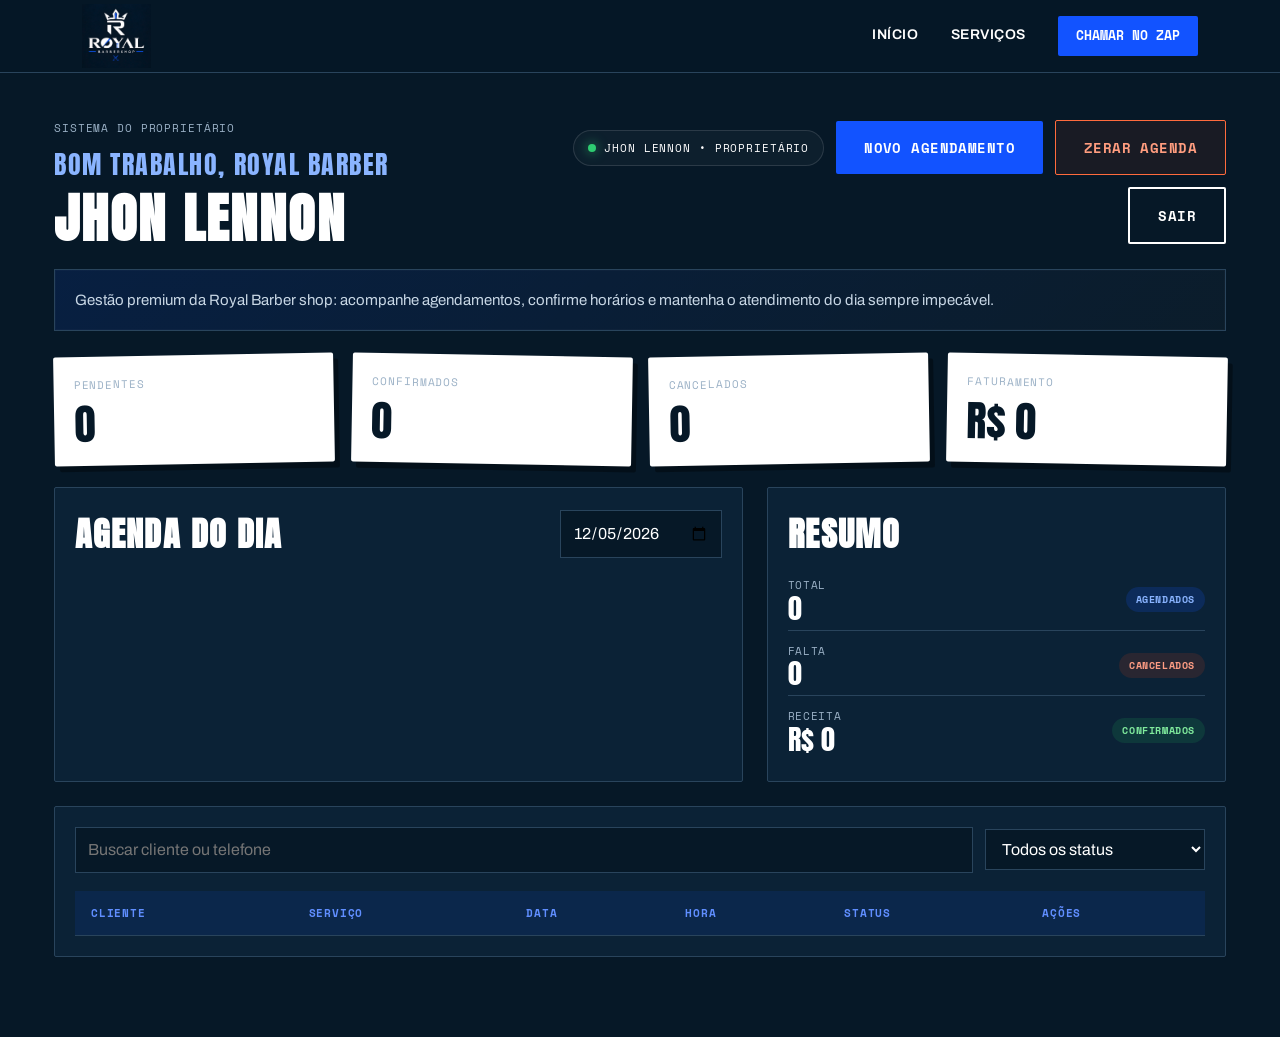
==== commit a8610ee0: "Adapta painel admin com cards de agendamentos no celular" ====
--- a/admin-profissional.html
+++ b/admin-profissional.html
@@ -308,8 +308,52 @@
       .toolbar input, .toolbar select, .date-filter { min-width: 0; max-width: 100%; font-size: 16px; }
       .mini-btn { min-height: 44px; }
     }
+    .toolbar input { flex: 1 1 260px; }
+    .toolbar select { flex: 0 1 220px; }
+    .stat-value, .report-value { overflow-wrap: anywhere; }
+    .user-pill { max-width: 100%; white-space: normal; }
+    .admin-header-copy { flex: 1 1 240px; }
+    .admin-header-actions { flex: 1 1 400px; justify-content: flex-end; }
+    .slot { min-width: 0; }
+    .date-filter { min-height: 44px; }
+    .mini-btn { min-height: 44px; }
+    @media (min-width: 641px) {
+      .agenda-card table { min-width: 700px; }
+    }
     @media (max-width: 640px) {
-      table { display: block; overflow-x: auto; }
+      .admin-header-actions { flex-basis: 100%; justify-content: flex-start; }
+      .admin-header-actions .user-pill { width: 100%; justify-content: center; }
+      .toolbar { display: grid; grid-template-columns: minmax(0, 1fr); }
+      .toolbar input, .toolbar select { width: 100%; min-width: 0; min-height: 48px; font-size: 16px; }
+      .calendar-header .date-filter { width: 100%; }
+      .agenda-card table, .agenda-card tbody { display: block; width: 100%; }
+      .agenda-card thead { position: absolute; width: 1px; height: 1px; overflow: hidden; clip-path: inset(50%); }
+      .agenda-card tr {
+        display: grid;
+        grid-template-columns: repeat(2, minmax(0, 1fr));
+        gap: 12px;
+        padding: 16px;
+        margin-bottom: 14px;
+        background: var(--ink);
+        border: 1px solid var(--steel-line);
+        border-radius: 6px;
+      }
+      .agenda-card td { display: block; min-width: 0; padding: 0; border: 0; }
+      .agenda-card td::before {
+        content: attr(data-label);
+        display: block;
+        color: var(--hazard);
+        font-family: var(--font-mono);
+        font-size: 10px;
+        text-transform: uppercase;
+        margin-bottom: 6px;
+      }
+      .agenda-card td[data-label="Cliente"], .agenda-card td[data-label="Serviço"],
+      .agenda-card td[data-label="Ações"] { grid-column: 1 / -1; }
+      .admin-actions { display: grid; grid-template-columns: repeat(2, minmax(0, 1fr)); }
+      .admin-actions button:last-child { grid-column: 1 / -1; }
+      .stat-value { font-size: clamp(22px, 6vw, 34px); }
+      .report-item { flex-wrap: wrap; }
     }
   </style>
 </head>
@@ -336,7 +380,7 @@
     <div class="admin-header">
       <div class="admin-header-copy">
         <p class="admin-header-kicker">Sistema do proprietário</p>
-        <p class="admin-header-greeting">Bom trabalho, Jhon Lennon</p>
+        <p class="admin-header-greeting">Bom trabalho, Royal Barber</p>
         <h1>Jhon Lennon</h1>
       </div>
 
@@ -363,7 +407,7 @@
       <div class="calendar-card">
         <div class="calendar-header">
           <h2>Agenda do dia</h2>
-          <input class="date-filter" type="date" id="dateFilter" />
+          <input class="date-filter" type="date" id="dateFilter" aria-label="Data da agenda" />
         </div>
         <div class="calendar-grid" id="calendarGrid"></div>
       </div>
@@ -400,23 +444,23 @@
 
     <section class="admin-panel agenda-card">
       <div class="toolbar">
-        <input id="searchInput" type="text" placeholder="Buscar cliente ou telefone" />
-        <select id="statusFilter">
+        <input id="searchInput" aria-label="Buscar cliente ou telefone" type="text" placeholder="Buscar cliente ou telefone" />
+        <select id="statusFilter" aria-label="Filtrar por status">
           <option value="">Todos os status</option>
           <option value="pendente">Pendente</option>
           <option value="confirmado">Confirmado</option>
           <option value="cancelado">Cancelado</option>
         </select>
       </div>
-      <table>
+      <table aria-label="Lista de agendamentos">
         <thead>
           <tr>
-            <th>Cliente</th>
-            <th>Serviço</th>
-            <th>Data</th>
-            <th>Hora</th>
-            <th>Status</th>
-            <th>Ações</th>
+            <th scope="col">Cliente</th>
+            <th scope="col">Serviço</th>
+            <th scope="col">Data</th>
+            <th scope="col">Hora</th>
+            <th scope="col">Status</th>
+            <th scope="col">Ações</th>
           </tr>
         </thead>
         <tbody id="agendaBody"></tbody>
@@ -499,15 +543,15 @@
         emptyState.hidden = true;
         tbody.innerHTML = agendamentos.map((item) => `
           <tr>
-            <td>
+            <td data-label="Cliente">
               <strong>${item.cliente_nome}</strong><br>
               <small>${item.cliente_telefone || 'Sem telefone'}</small>
             </td>
-            <td>${item.servico_nome}<br><small>${item.barbeiro_nome || `Barbeiro ${item.barbeiro_id || 1}`}</small></td>
-            <td>${formatarData(item.data)}</td>
-            <td>${item.hora}</td>
-            <td><span class="status-pill status-${item.status}">${item.status}</span></td>
-            <td>
+            <td data-label="Serviço">${item.servico_nome}<br><small>${item.barbeiro_nome || `Barbeiro ${item.barbeiro_id || 1}`}</small></td>
+            <td data-label="Data">${formatarData(item.data)}</td>
+            <td data-label="Hora">${item.hora}</td>
+            <td data-label="Status"><span class="status-pill status-${item.status}">${item.status}</span></td>
+            <td data-label="Ações">
               <div class="admin-actions">
                 <button class="mini-btn confirmar" data-id="${item.id}" data-status="confirmado">Confirmar</button>
                 <button class="mini-btn cancelar" data-id="${item.id}" data-status="cancelado">Cancelar</button>
